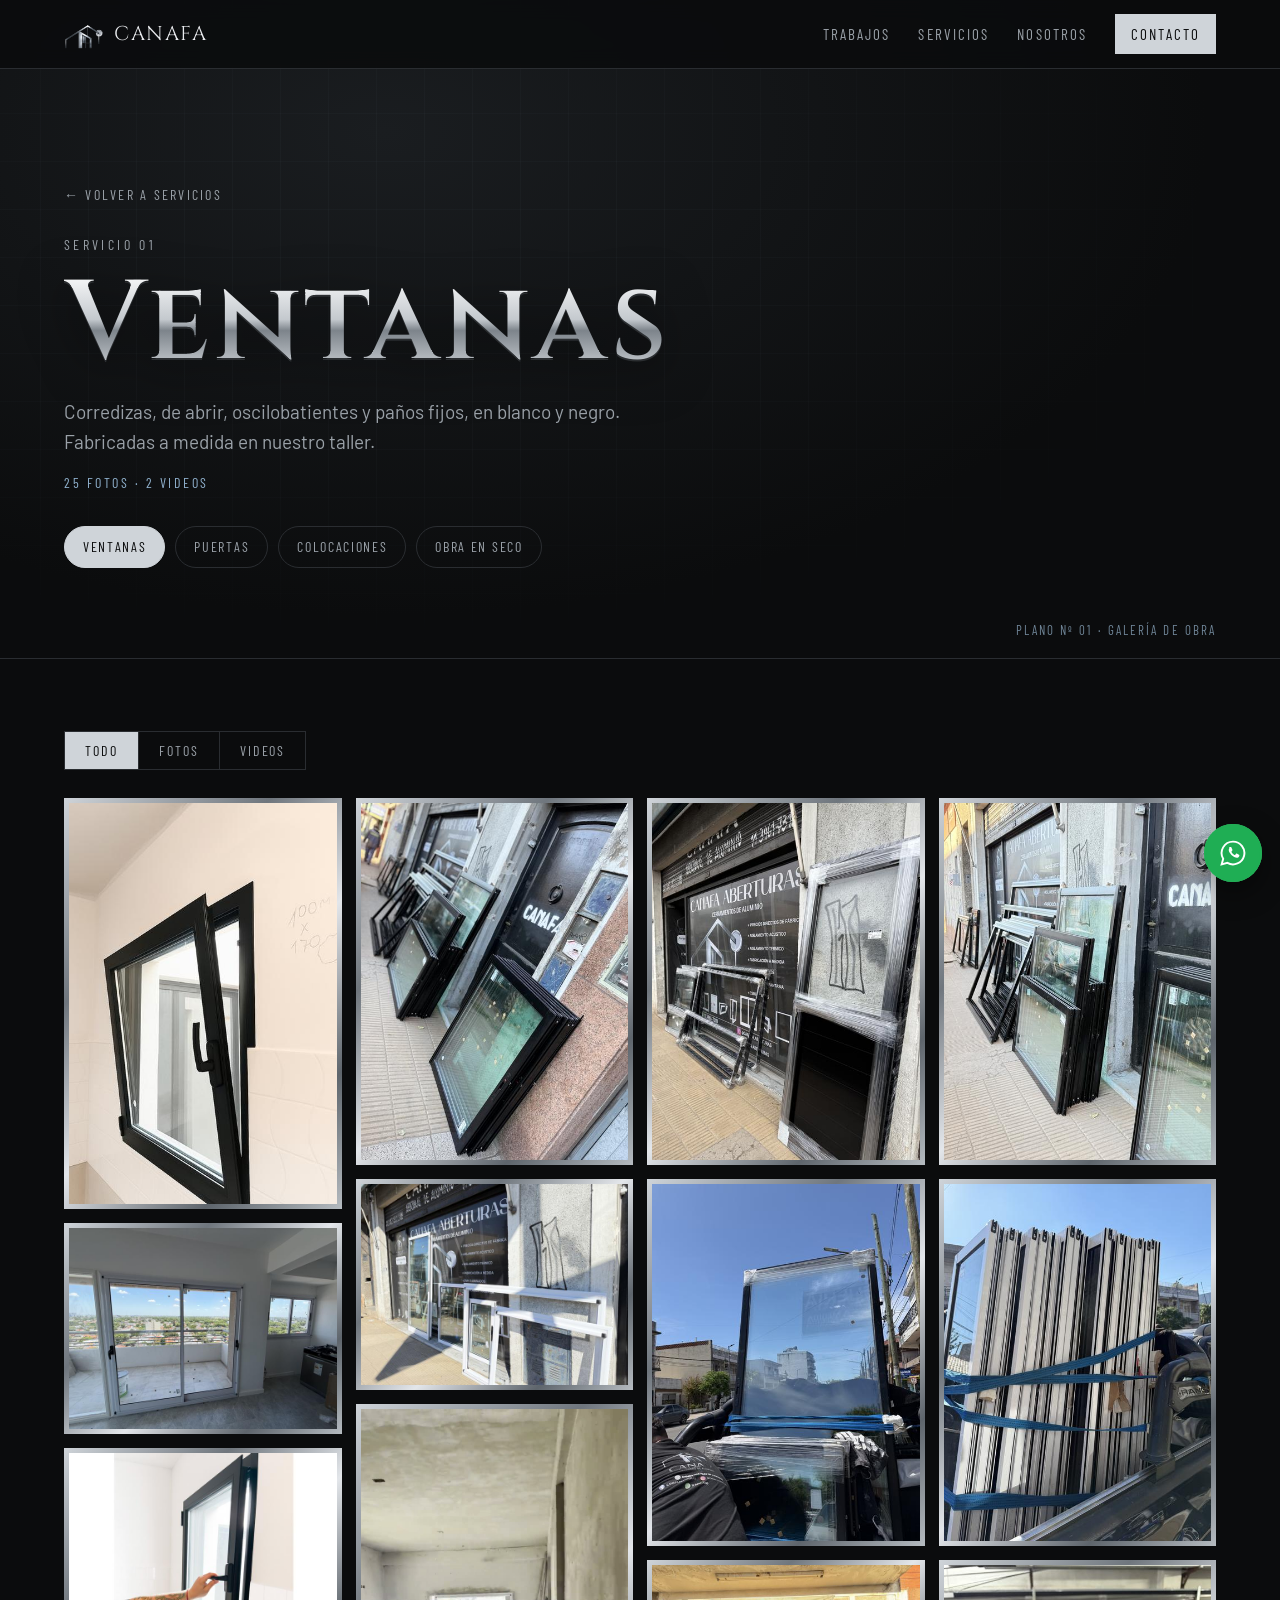
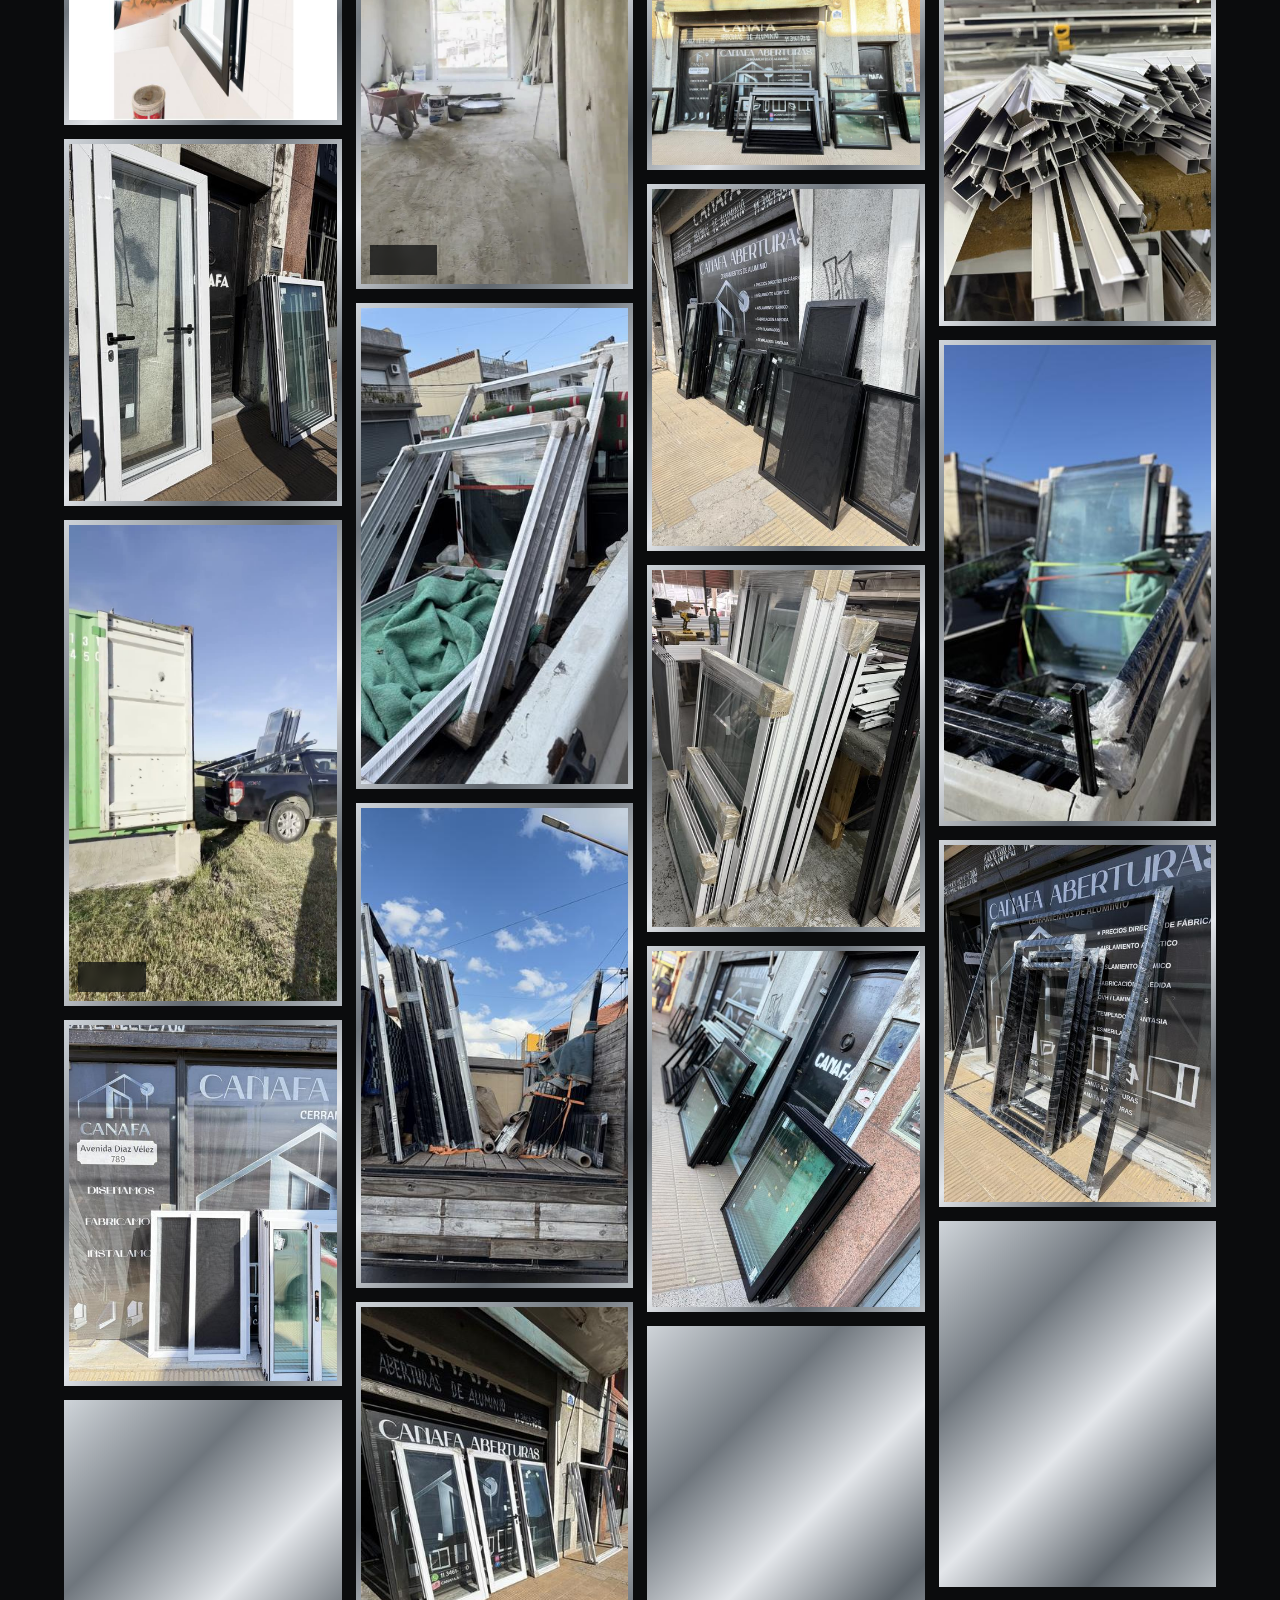
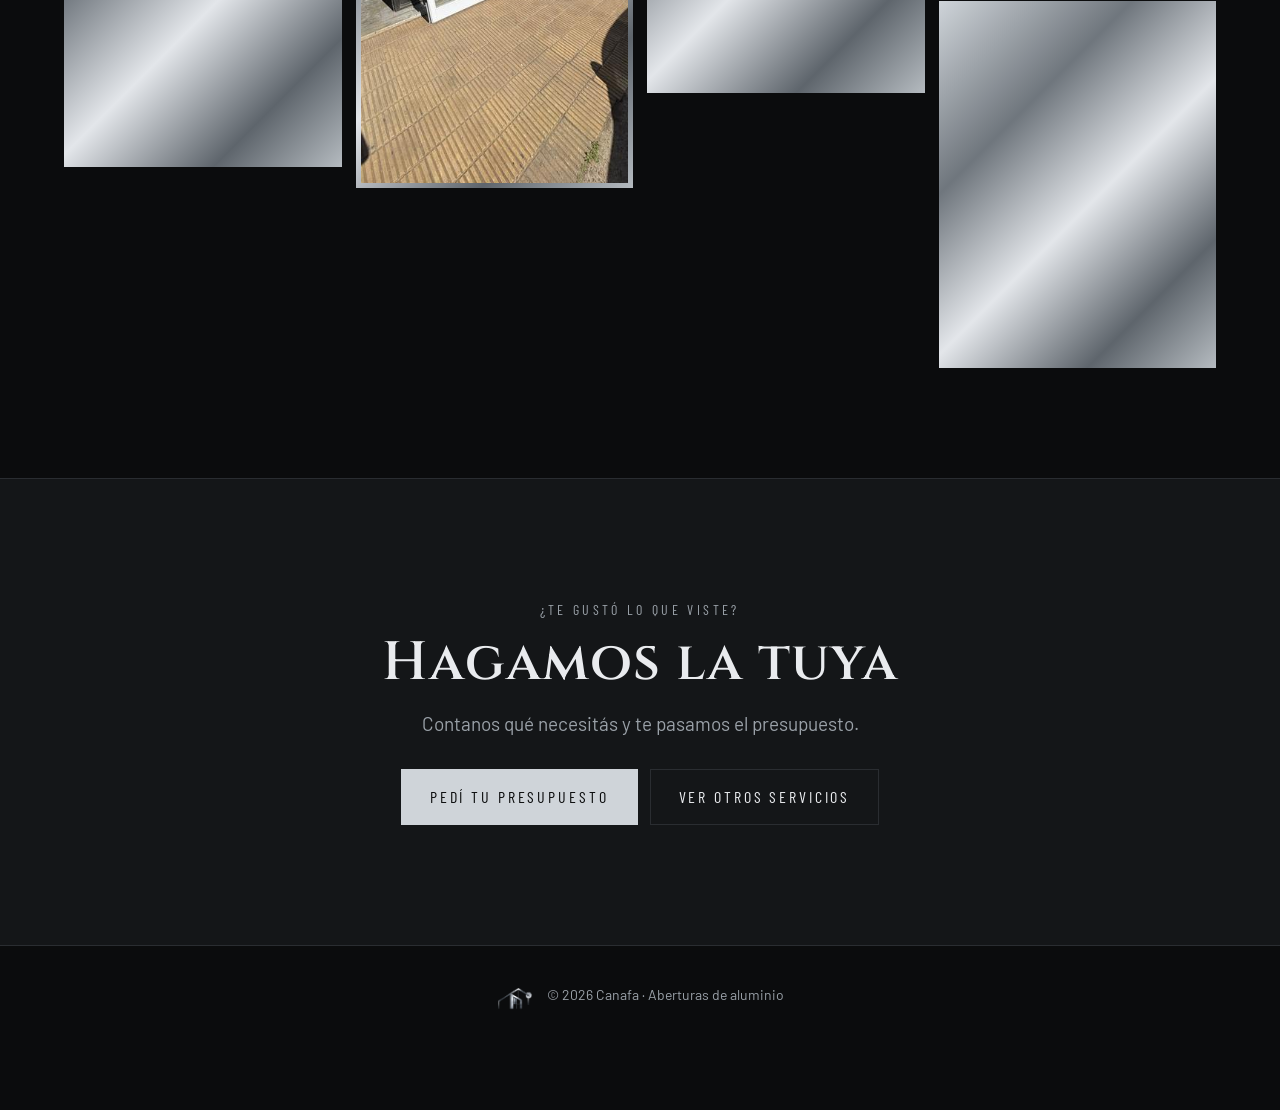
==== servicio.html @ 9bc77a88 "Galería por servicio, fotos reales, WhatsApp flotante y ajustes de UX - Servicios: 4 ventanas (venta" ====
<!doctype html>
<html lang="es">
<head>
  <meta charset="utf-8">
  <meta name="viewport" content="width=device-width, initial-scale=1">
  <meta name="theme-color" content="#0b0c0d">
  <meta name="color-scheme" content="dark">
  <title>Trabajos · Canafa</title>
  <meta name="description" content="Fotos y videos de trabajos de Canafa: ventanas, puertas, colocaciones y obra en seco.">
  <link rel="icon" href="img/logo.png">
  <link rel="preconnect" href="https://fonts.googleapis.com">
  <link rel="preconnect" href="https://fonts.gstatic.com" crossorigin>
  <link href="https://fonts.googleapis.com/css2?family=Barlow+Condensed:wght@400;500;600&family=Barlow:wght@400;500&family=Cinzel:wght@500;600&display=swap" rel="stylesheet">
  <link rel="stylesheet" href="styles.css">
</head>
<body class="page-galeria">
  <a class="skip" href="#galeria">Saltar a la galería</a>

  <header class="nav is-visible is-solid" id="nav">
    <a href="index.html" class="nav__brand" aria-label="Canafa, inicio">
      <img src="img/logo.png" alt="" width="40" height="40">
      <span translate="no">CANAFA</span>
    </a>
    <button class="nav__toggle" aria-label="Abrir menú" aria-expanded="false" aria-controls="menu">
      <span></span><span></span>
    </button>
    <nav id="menu" class="nav__menu">
      <a href="index.html#trabajos">Trabajos</a>
      <a href="index.html#servicios">Servicios</a>
      <a href="index.html#nosotros">Nosotros</a>
      <a href="index.html#contacto" class="nav__cta">Contacto</a>
    </nav>
  </header>

  <main>
    <!-- encabezado con estilo de plano, como la portada -->
    <section class="g-hero">
      <div class="hero__grid g-hero__grid" aria-hidden="true"></div>
      <div class="g-hero__inner">
        <a class="g-back" href="index.html#servicios">← Volver a servicios</a>
        <p class="eyebrow">Servicio <span id="gNum"></span></p>
        <h1 class="g-title" id="gTitle"></h1>
        <p class="lead g-desc" id="gDesc"></p>
        <p class="g-count" id="gCount"></p>
        <nav class="g-tabs" id="gTabs" aria-label="Otros servicios"></nav>
      </div>
      <p class="g-ref" aria-hidden="true">PLANO Nº <span id="gRef"></span> · GALERÍA DE OBRA</p>
    </section>

    <section class="g-body" id="galeria" aria-labelledby="gTitle">
      <div class="g-filter" role="group" aria-label="Mostrar">
        <button type="button" data-filtro="todo" aria-pressed="true">Todo</button>
        <button type="button" data-filtro="foto" aria-pressed="false">Fotos</button>
        <button type="button" data-filtro="video" aria-pressed="false">Videos</button>
      </div>
      <ul class="g-grid" id="gGrid"></ul>
    </section>

    <section class="g-cta">
      <p class="eyebrow">¿Te gustó lo que viste?</p>
      <h2>Hagamos la tuya</h2>
      <p class="lead">Contanos qué necesitás y te pasamos el presupuesto.</p>
      <div class="g-cta__actions">
        <a class="btn" href="index.html#contacto">Pedí tu presupuesto</a>
        <a class="btn btn--ghost" href="index.html#servicios">Ver otros servicios</a>
      </div>
    </section>
  </main>

  <footer class="footer">
    <img src="img/logo.png" alt="" width="36" height="36">
    <p>© <span id="year"></span> Canafa · Aberturas de aluminio</p>
  </footer>

  <!-- visor a pantalla completa -->
  <dialog class="lightbox" id="lightbox" aria-label="Visor de fotos y videos">
    <div class="lightbox__stage" id="lbStage"></div>
    <p class="lightbox__count" id="lbCount" aria-live="polite"></p>
    <button type="button" class="lightbox__btn lightbox__close" id="lbClose" aria-label="Cerrar">×</button>
    <button type="button" class="lightbox__btn lightbox__prev" id="lbPrev" aria-label="Anterior">‹</button>
    <button type="button" class="lightbox__btn lightbox__next" id="lbNext" aria-label="Siguiente">›</button>
  </dialog>

  <!-- botón flotante de WhatsApp, visible en toda la web -->
  <a class="wa-float" href="https://wa.me/5491134617310?text=Hola%20Canafa%2C%20quiero%20hacer%20una%20consulta." target="_blank" rel="noopener" aria-label="Escribinos por WhatsApp">
    <svg viewBox="0 0 32 32" aria-hidden="true"><path class="wa-float__ring" d="M16 3a13 13 0 0 0-11.2 19.6L3 29l6.6-1.7A13 13 0 1 0 16 3z"/><path d="M11.6 9.8c.3-.6.6-.6 1-.6h.8c.3 0 .6.1.8.6l1.1 2.6c.1.3 0 .6-.1.8l-.8 1c-.2.2-.2.5 0 .8.6 1 1.4 1.9 2.4 2.6.9.6 1.4.8 1.8.4l.9-1.1c.2-.3.5-.3.8-.2l2.5 1.2c.3.1.5.3.5.6 0 .9-.4 2-1.4 2.5-1 .5-2.3.6-4.6-.5a12.5 12.5 0 0 1-5.6-5.6c-.9-2-.6-3.4.1-4.3z"/></svg>
    <span class="wa-float__label">Escribinos</span>
  </a>

  <script src="servicios.js"></script>
  <script src="galeria.js"></script>
</body>
</html>
---- styles.css ----
:root {
  color-scheme: dark;
  --bg: #0b0c0d;
  --bg-2: #141618;
  --line: #2a2d31;
  --text: #e9ebee;
  --muted: #9aa1a8;
  --steel: linear-gradient(180deg, #ffffff 0%, #c4c9ce 45%, #7d848b 55%, #dfe3e7 100%);
  --accent: #cfd4d9;
  --serif: "Cinzel", "Trajan Pro", Georgia, serif;
  --cond: "Barlow Condensed", "Arial Narrow", sans-serif;
  --sans: "Barlow", system-ui, sans-serif;
  --gutter: clamp(16px, 5vw, 64px);
}

* { box-sizing: border-box; }
html { scroll-behavior: smooth; }
body {
  margin: 0;
  background: var(--bg);
  color: var(--text);
  font-family: var(--sans);
  font-size: 17px;
  line-height: 1.6;
  -webkit-font-smoothing: antialiased;
}
img { max-width: 100%; display: block; }
a { color: inherit; }
h1, h2, h3 { margin: 0; font-weight: 600; }

/* portada trabada: desde arriba solo se baja entrando por la abertura */
html.is-gated, html.is-gated body { overflow: hidden; overscroll-behavior: none; }

/* salto al contenido, visible solo con teclado */
.skip {
  position: fixed; left: 16px; top: -60px; z-index: 100;
  background: var(--accent); color: var(--bg); padding: 10px 16px; text-decoration: none;
  font-family: var(--cond); text-transform: uppercase; letter-spacing: .14em;
}
.skip:focus-visible { top: 16px; }
.anchor { height: 0; }

/* ---------- NAV ---------- */
.nav {
  position: fixed; inset: 0 0 auto 0; z-index: 50;
  display: flex; align-items: center; justify-content: space-between;
  padding: 14px var(--gutter);
  transition: background .3s, border-color .3s, opacity .4s, transform .4s;
  border-bottom: 1px solid transparent;
  opacity: 0; transform: translateY(-100%); visibility: hidden;
}
.nav.is-visible { opacity: 1; transform: none; visibility: visible; }
.nav.is-solid { background: rgba(11,12,13,.88); backdrop-filter: blur(10px); border-color: var(--line); }
.nav__brand { display: flex; align-items: center; gap: 10px; text-decoration: none; }
.nav__brand span { font-family: var(--serif); font-size: 20px; letter-spacing: .08em; }
.nav__menu { display: flex; gap: 28px; align-items: center; }
.nav__menu a {
  font-family: var(--cond); text-transform: uppercase; letter-spacing: .14em; font-size: 15px;
  text-decoration: none; color: var(--muted); transition: color .2s;
}
.nav__menu a:hover { color: var(--text); }
.nav__menu .nav__cta { color: var(--bg); background: var(--accent); padding: 8px 16px; }
.nav__menu .nav__cta:hover { color: var(--bg); background: #fff; }
.nav__toggle { display: none; background: none; border: 0; width: 40px; height: 40px; cursor: pointer; position: relative; }
.nav__toggle span { position: absolute; left: 9px; right: 9px; height: 2px; background: var(--text); transition: transform .3s; }
.nav__toggle span:first-child { top: 15px; }
.nav__toggle span:last-child { top: 23px; }
.nav__toggle[aria-expanded="true"] span:first-child { transform: translateY(4px) rotate(45deg); }
.nav__toggle[aria-expanded="true"] span:last-child { transform: translateY(-4px) rotate(-45deg); }

@media (max-width: 760px) {
  .nav__toggle { display: block; }
  .nav__menu {
    position: fixed; inset: 68px 0 auto 0; flex-direction: column; gap: 0;
    background: var(--bg); border-bottom: 1px solid var(--line);
    clip-path: inset(0 0 100% 0); visibility: hidden; transition: clip-path .35s, visibility 0s .35s;
  }
  .nav__menu.is-open { clip-path: inset(0); visibility: visible; transition: clip-path .35s; }
  .nav__menu a { width: 100%; padding: 16px var(--gutter); border-top: 1px solid var(--line); }
  .nav__menu .nav__cta { background: none; color: var(--text); }
}

/* ---------- HERO ---------- */
.hero {
  min-height: 100vh; min-height: 100svh;
  display: flex; flex-direction: column; align-items: center; justify-content: center;
  padding: 90px var(--gutter) 40px;
  position: relative; overflow: hidden;
  background: radial-gradient(ellipse at 50% 40%, #1a1d20 0%, var(--bg) 65%);
}
.hero__grid {
  position: absolute; inset: 0; pointer-events: none; opacity: 0;
  background-image:
    linear-gradient(rgba(150,170,190,.07) 1px, transparent 1px),
    linear-gradient(90deg, rgba(150,170,190,.07) 1px, transparent 1px);
  background-size: 48px 48px; background-position: center;
  -webkit-mask-image: radial-gradient(ellipse at 50% 45%, #000 20%, transparent 70%);
  mask-image: radial-gradient(ellipse at 50% 45%, #000 20%, transparent 70%);
}
.hero__stage {
  position: relative; flex: none;
  --logo: max(110px, min(58vh, 80vw, 100svh - 300px));
  width: var(--logo); aspect-ratio: 1;
  margin-bottom: calc(var(--logo) * -.06);
  transform-origin: 59.4% 67.4%; /* hoja superior derecha de la abertura */
}

/* plano técnico */
.plan { position: absolute; inset: 0; width: 100%; height: 100%; overflow: visible; }
.plan path, .plan circle {
  fill: none; stroke: #8fb0cc; stroke-width: 2.5; vector-effect: non-scaling-stroke;
  stroke-dasharray: 1; stroke-dashoffset: 1;
}
.plan__dims { opacity: 0; }
.plan__dims path { stroke: #5d7183; stroke-dasharray: none; }
.plan text { fill: #6f8597; font-family: var(--cond); font-size: 30px; letter-spacing: .15em; text-anchor: middle; }
.plan .plan__ref { text-anchor: start; font-size: 26px; }

/* piezas del logo real: afuera (izq + der con el sol) y el centro (abertura) */
.piece { position: absolute; inset: 0; width: 100%; height: 100%; }
.piece--left  { clip-path: polygon(0 0, 59.17% 0, 59.17% 53.91%, 41.07% 43.86%, 41.07% 100%, 0 100%); }
.piece--right { clip-path: polygon(59.17% 0, 100% 0, 100% 100%, 69.54% 100%, 69.54% 59.65%, 59.17% 53.91%); }
.piece--left, .piece--right {
  -webkit-mask-image: linear-gradient(100deg, #000 42%, transparent 58%);
  mask-image: linear-gradient(100deg, #000 42%, transparent 58%);
  -webkit-mask-size: 300% 100%; mask-size: 300% 100%;
  -webkit-mask-position: 100% 0; mask-position: 100% 0;
}
/* la abertura sale de atrás de la columna, como una hoja corrediza */
.slot { position: absolute; inset: 0; clip-path: polygon(41.07% 43.86%, 69.54% 59.65%, 69.54% 100%, 41.07% 100%); }
.piece--open { clip-path: polygon(41.07% 43.86%, 69.54% 59.65%, 69.54% 100%, 41.07% 100%); transform: translateX(-29%); }

/* reflejo de luz sobre el metal */
.shine {
  position: absolute; inset: 0; overflow: hidden; pointer-events: none;
  -webkit-mask: url(img/logo.png) center / contain no-repeat;
  mask: url(img/logo.png) center / contain no-repeat;
}
.shine::before {
  content: ""; position: absolute; top: -20%; bottom: -20%; left: 0; width: 22%;
  background: linear-gradient(90deg, transparent, rgba(255,255,255,.95), transparent);
  transform: translateX(-150%) skewX(-18deg);
}

/* secuencia */
.is-ready .hero__grid { animation: gridIn 2.2s ease forwards; }
.is-ready .plan path, .is-ready .plan circle { animation: draw .7s cubic-bezier(.6,0,.3,1) forwards; }
.is-ready .plan__lines > :nth-child(n+3) { animation-delay: .1s; }
.is-ready .plan__lines > :nth-child(n+6) { animation-delay: .2s; }
.is-ready .plan__lines circle { animation-delay: .3s; }
.is-ready .plan__dims { animation: fadeIn .3s .4s forwards; }
.is-ready .plan { animation: fadeOut .5s 1.6s forwards; }

.is-ready .piece--left  { animation: wipe .7s .6s cubic-bezier(.5,0,.3,1) forwards; }
.is-ready .piece--right { animation: wipe .7s .75s cubic-bezier(.5,0,.3,1) forwards; }
.is-ready .piece--open  { animation: slide .7s 1.25s cubic-bezier(.75,0,.2,1.08) forwards; }
.is-ready .shine::before { animation: sweep .8s 1.9s cubic-bezier(.4,0,.2,1) forwards; }

@keyframes draw    { to { stroke-dashoffset: 0; } }
@keyframes fadeIn  { to { opacity: 1; } }
@keyframes fadeOut { to { opacity: 0; } }
@keyframes gridIn  { 0% { opacity: 0; } 25% { opacity: 1; } 100% { opacity: .35; } }
@keyframes wipe    { to { -webkit-mask-position: 0 0; mask-position: 0 0; } }
@keyframes slide   { to { transform: none; } }
@keyframes sweep   { to { transform: translateX(560%) skewX(-18deg); } }

/* texto */
.hero__text { text-align: center; position: relative; z-index: 2; transition: opacity .5s, transform .6s; }
.wordmark {
  font-family: var(--serif); font-weight: 600;
  font-size: clamp(40px, min(11vw, 14vh), 132px); line-height: 1; letter-spacing: .06em;
  filter: drop-shadow(0 2px 0 #2b2e31) drop-shadow(0 10px 24px rgba(0,0,0,.6));
}
.wordmark span {
  display: inline-block; opacity: 0; transform: translateY(40%);
  background: var(--steel); -webkit-background-clip: text; background-clip: text; color: transparent;
}
.is-ready .wordmark span { animation: letter .6s calc(2s + var(--i) * .05s) cubic-bezier(.2,.8,.2,1) forwards; }
@keyframes letter { to { opacity: 1; transform: none; } }

.tagline {
  font-family: var(--cond); font-weight: 500; text-transform: uppercase;
  font-size: clamp(17px, 3vw, 30px); letter-spacing: .12em; margin: 6px 0 0;
  background: var(--steel); -webkit-background-clip: text; background-clip: text; color: transparent;
  opacity: 0;
}
.is-ready .tagline { animation: rise .6s 2.35s forwards; }
.is-ready .btn-enter { animation: rise .6s 2.55s forwards; }
@keyframes rise { from { opacity: 0; transform: translateY(12px); } to { opacity: 1; transform: none; } }

.btn-enter {
  margin-top: 32px; opacity: 0; text-decoration: none;
  display: inline-flex; flex-direction: column; align-items: center; gap: 10px;
  color: var(--text);
  font-family: var(--cond); font-size: 18px; letter-spacing: .2em; text-transform: uppercase;
}
.btn-enter span { border-bottom: 1px solid var(--muted); padding-bottom: 4px; transition: border-color .2s; }
.btn-enter:hover span { border-color: var(--text); }
.btn-enter svg { width: 22px; height: 22px; fill: none; stroke: currentColor; stroke-width: 1.5; animation: bob 1.8s ease-in-out infinite; }
@keyframes bob { 50% { transform: translateY(6px); } }

@media (max-height: 520px) {
  .hero { padding-top: 64px; padding-bottom: 12px; }
  .tagline { font-size: 16px; }
  .btn-enter { margin-top: 12px; gap: 4px; }
}

/* entrar por la abertura (animación de una sola vez, no atada al scroll) */
.hero.is-entering .hero__stage {
  will-change: transform;
  transform: scale(42);
  transition: transform 1.1s cubic-bezier(.7,0,.25,1);
}
.hero.is-entering .hero__text { opacity: 0; transform: translateY(40px); }
.hero.is-entering .hero__grid { opacity: 0; transition: opacity .5s; }
.curtain { position: absolute; inset: 0; z-index: 5; background: var(--bg); opacity: 0; pointer-events: none; transition: opacity .45s; }
.curtain.is-on { opacity: 1; }

.visually-hidden { position: absolute; width: 1px; height: 1px; overflow: hidden; clip: rect(0 0 0 0); white-space: nowrap; }

/* ---------- SECCIONES ---------- */
.section { padding: clamp(80px, 12vw, 140px) var(--gutter); }
.section__head { max-width: 680px; margin-bottom: 56px; }
.eyebrow {
  font-family: var(--cond); text-transform: uppercase; letter-spacing: .24em; font-size: 14px;
  color: var(--muted); margin: 0 0 12px;
}
h2 { font-family: var(--serif); font-size: clamp(32px, 5vw, 54px); line-height: 1.1; letter-spacing: .02em; }
.lead { color: var(--muted); font-size: 19px; margin: 16px 0 0; }
.reveal { opacity: 0; transform: translateY(24px); transition: opacity .8s, transform .8s; }
.reveal.is-in { opacity: 1; transform: none; }

/* ---------- ANTES / DESPUÉS ---------- */
.works__grid { display: grid; gap: clamp(28px, 4vw, 56px); grid-template-columns: repeat(2, 1fr); max-width: 1100px; margin: 0 auto; }
@media (max-width: 680px) { .works__grid { grid-template-columns: 1fr; } }
.work { margin: 0; }
.ba {
  position: relative; aspect-ratio: 3 / 4; overflow: hidden; background: var(--bg-2);
  user-select: none; touch-action: pan-y; cursor: ew-resize;
}
.ba img { position: absolute; inset: 0; width: 100%; height: 100%; object-fit: cover; pointer-events: none; }
.ba__before { clip-path: inset(0 calc(100% - var(--pos)) 0 0); }
.ba__handle {
  position: absolute; top: 0; bottom: 0; left: var(--pos); width: 2px; margin-left: -1px;
  background: #fff; box-shadow: 0 0 12px rgba(0,0,0,.5); pointer-events: none;
}
.ba__handle span {
  position: absolute; top: 50%; left: 50%; width: 52px; height: 52px; transform: translate(-50%, -50%);
  border-radius: 50%; background: rgba(11,12,13,.75); border: 2px solid #fff; backdrop-filter: blur(4px);
}
.ba__handle span::before, .ba__handle span::after {
  content: ""; position: absolute; top: 50%; width: 8px; height: 8px; border: solid #fff; border-width: 2px 2px 0 0;
}
.ba__handle span::before { left: 11px; transform: translateY(-50%) rotate(-135deg); }
.ba__handle span::after { right: 11px; transform: translateY(-50%) rotate(45deg); }
.ba__range { position: absolute; inset: 0; width: 100%; height: 100%; opacity: 0; margin: 0; pointer-events: none; }
.ba:has(.ba__range:focus-visible) .ba__handle span { outline: 2px solid #fff; outline-offset: 3px; }
.ba__tag {
  position: absolute; top: 16px; z-index: 2; pointer-events: none;
  font-family: var(--cond); text-transform: uppercase; letter-spacing: .2em; font-size: 13px;
  padding: 5px 12px; background: rgba(11,12,13,.7); color: #fff;
}
.ba__tag--before { left: 16px; }
.ba__tag--after { right: 16px; }
.work figcaption { padding-top: 18px; }
.work h3 { font-family: var(--cond); font-weight: 500; text-transform: uppercase; letter-spacing: .1em; font-size: 22px; }
.work p { color: var(--muted); margin: 4px 0 0; }

/* ---------- SECCIONES APILADAS ---------- */
/* cada sección se queda fija y la siguiente sube por encima, como una hoja que se cierra */
.stack {
  position: sticky; top: var(--stick, 0px);
  background: var(--bg);
  border-radius: 28px 28px 0 0;
  border-top: 1px solid #30353a;
  box-shadow: 0 -30px 60px rgba(0,0,0,.55);
}
.footer { position: relative; background: var(--bg); }

/* ---------- SERVICIOS: ventanas que se abren ---------- */
.services { background: var(--bg-2); }
.sashes {
  list-style: none; margin: 0 auto; padding: 0; max-width: 1040px;
  display: grid; grid-template-columns: repeat(2, 1fr); gap: clamp(18px, 2.5vw, 32px);
}
@media (max-width: 560px) { .sashes { grid-template-columns: 1fr; } }

.sash {
  position: relative; aspect-ratio: 5 / 4; perspective: 2800px;
  /* marco de aluminio */
  background: linear-gradient(135deg, #e3e6e9 0%, #7f868d 28%, #eef0f2 52%, #686f76 78%, #c7ccd1 100%);
  padding: 12px; border-radius: 3px;
  box-shadow: 0 20px 40px rgba(0,0,0,.45), inset 0 0 0 1px rgba(255,255,255,.4);
}
@media (max-width: 560px) {
  .sash { aspect-ratio: 4 / 3.6; }
  .sash__info h3 { font-size: 22px; }
  .sash__info p { font-size: 15px; }
}
.sash__back, .sash__leaf { position: absolute; inset: 12px; }

/* detrás de la hoja: las fotos del servicio pasan en loop */
.sash__back {
  background: radial-gradient(ellipse at 70% 30%, #1d2226, #0d0f11 70%);
  overflow: hidden; cursor: pointer;
}
.sash__media, .sash__media img { position: absolute; inset: 0; width: 100%; height: 100%; }
.sash__media img {
  object-fit: cover; opacity: 0; transform: scale(1.08);
  transition: opacity 1.1s ease, transform 4.5s linear;
}
.sash__media img.is-active { opacity: 1; transform: scale(1); }
.sash__media::after {
  content: ""; position: absolute; inset: 0;
  background: linear-gradient(to top, rgba(8,9,10,.94) 12%, rgba(8,9,10,.5) 50%, rgba(8,9,10,.05) 85%);
}
.sash__info {
  position: absolute; left: 0; right: 0; bottom: 0;
  padding: clamp(16px, 2vw, 26px) clamp(16px, 2vw, 26px) clamp(16px, 2vw, 26px) calc(12% + 14px);
  display: flex; flex-direction: column; gap: 10px;
}
.sash__info > *, .sash__close { opacity: 0; transform: translateX(16px); transition: opacity .4s, transform .5s; }
.sash.is-open .sash__info > *, .sash.is-open .sash__close { opacity: 1; transform: none; transition-delay: .25s; }
.sash.is-open .sash__info > :nth-child(2) { transition-delay: .32s; }
.sash.is-open .sash__info > :nth-child(3) { transition-delay: .39s; }
.sash__info h3 { font-family: var(--cond); font-weight: 500; text-transform: uppercase; letter-spacing: .08em; font-size: 26px; line-height: 1.1; }
.sash__info p { color: #c4cad0; margin: 0; font-size: 16px; max-width: 34ch; }
.sash__actions { display: flex; flex-wrap: wrap; align-items: center; gap: 10px 20px; margin-top: 4px; }
.sash__more {
  font-family: var(--cond); text-transform: uppercase; letter-spacing: .14em; font-size: 15px; text-decoration: none;
  background: var(--accent); color: var(--bg); padding: 9px 16px; transition: background-color .2s;
}
.sash__more:hover { background: #fff; }
.sash__cta { font-family: var(--cond); text-transform: uppercase; letter-spacing: .14em; font-size: 15px; text-decoration: none; color: var(--text); border-bottom: 1px solid var(--muted); padding-bottom: 2px; }
.sash__cta:hover { border-color: #fff; }
.sash__close {
  position: absolute; top: 10px; right: 10px; width: 36px; height: 36px; border-radius: 50%; cursor: pointer;
  background: rgba(11,12,13,.65); border: 1px solid rgba(255,255,255,.3); color: #fff; font-size: 22px; line-height: 1;
}
.sash__close:hover { background: rgba(11,12,13,.9); }

/* la hoja: vidrio con perfil de aluminio, gira sobre la bisagra izquierda */
.sash__leaf {
  z-index: 2; cursor: pointer; border: 0; padding: 0; color: var(--text); text-align: left;
  transform-origin: left center;
  transition: transform 1s cubic-bezier(.2,.8,.2,1), box-shadow 1s;
  background:
    linear-gradient(115deg, transparent 30%, rgba(255,255,255,.12) 38%, transparent 46%, transparent 60%, rgba(255,255,255,.06) 64%, transparent 70%),
    linear-gradient(165deg, rgba(150,180,205,.30), rgba(40,55,70,.55) 55%, rgba(16,20,25,.85));
  box-shadow: inset 0 0 0 8px #a7aeb5, inset 0 0 0 9px #4c5258, inset 0 0 0 10px rgba(255,255,255,.25);
  display: grid; grid-template-rows: auto 1fr auto; padding: 20px 24px;
}
.sash__num { font-family: var(--serif); font-size: 15px; color: #c9d3dc; }
.sash__icon { width: auto; height: 62%; justify-self: center; align-self: center; fill: none; stroke: #dfe5ea; stroke-width: 1.6; stroke-linejoin: round; opacity: .9; }
.sash__title { font-family: var(--cond); font-weight: 500; text-transform: uppercase; letter-spacing: .12em; font-size: clamp(20px, 2vw, 26px); }
.sash__handle {
  position: absolute; right: 16px; top: 50%; width: 7px; height: 52px; margin-top: -26px; border-radius: 4px;
  background: linear-gradient(90deg, #6d747b, #f1f3f5 45%, #8a9198);
  box-shadow: 0 2px 6px rgba(0,0,0,.5);
}
.sash__handle::after {
  content: ""; position: absolute; inset: -9px -8px; border-radius: 10px;
  border: 1.5px solid rgba(255,255,255,.75);
  animation: ring 2s ease-out infinite;
}
@keyframes ring { 0% { transform: scale(.7); opacity: 0; } 30% { opacity: 1; } 100% { transform: scale(1.5); opacity: 0; } }
.sash__open {
  position: absolute; right: 22px; bottom: 18px;
  font-family: var(--cond); text-transform: uppercase; letter-spacing: .2em; font-size: 13px;
  padding: 6px 12px 6px 14px; border-radius: 999px;
  background: rgba(11,12,13,.55); border: 1px solid rgba(255,255,255,.35); color: #fff;
  backdrop-filter: blur(4px);
  animation: nudge 2s ease-in-out infinite;
}
.sash__open::after { content: " →"; }
@keyframes nudge { 0%, 100% { transform: none; } 50% { transform: translateX(5px); } }
.sash.is-open .sash__open, .sash.is-open .sash__handle::after { display: none; }
.lead__hint { color: var(--text); font-weight: 500; }
.sash__leaf:focus-visible { outline: 2px solid #fff; outline-offset: 4px; }
@media (hover: hover) {
  .sash:not(.is-open):hover .sash__leaf { transform: rotateY(-16deg); box-shadow: inset 0 0 0 8px #a7aeb5, inset 0 0 0 9px #4c5258, 20px 0 30px rgba(0,0,0,.35); }
}
.sash.is-peek .sash__leaf { transform: rotateY(-32deg); }
.sash.is-open { z-index: 3; }
.sash.is-open .sash__leaf { transform: rotateY(-80deg); box-shadow: inset 0 0 0 8px #a7aeb5, inset 0 0 0 9px #4c5258, 30px 0 50px rgba(0,0,0,.5); }

/* ---------- NOSOTROS ---------- */
.about { display: grid; grid-template-columns: 1fr 1.2fr; gap: clamp(40px, 7vw, 100px); align-items: center; }
@media (max-width: 820px) { .about { grid-template-columns: 1fr; } }
.about__photo { margin: 0; }
.frame {
  aspect-ratio: 4 / 5; padding: 14px; position: relative;
  background: linear-gradient(135deg, #e3e6e9 0%, #7f868d 28%, #eef0f2 52%, #686f76 78%, #c7ccd1 100%);
  box-shadow: 0 30px 60px rgba(0,0,0,.55);
}
.frame img { width: 100%; height: 100%; object-fit: cover; box-shadow: inset 0 0 0 1px #000; }
.frame::after {
  content: ""; position: absolute; inset: 14px; pointer-events: none;
  background: linear-gradient(115deg, transparent 35%, rgba(255,255,255,.10) 42%, transparent 50%);
}
.about__photo figcaption { margin-top: 14px; font-family: var(--cond); text-transform: uppercase; letter-spacing: .2em; font-size: 13px; color: var(--muted); }
.about__text > p:not(.eyebrow) { color: var(--muted); max-width: 560px; }
.about__text h2 { margin-bottom: 20px; }
.stats { display: flex; flex-wrap: wrap; gap: clamp(24px, 4vw, 48px); margin: 40px 0 0; }
.stats dt {
  font-family: var(--serif); font-size: clamp(40px, 5vw, 60px); line-height: 1; font-variant-numeric: tabular-nums;
  background: var(--steel); -webkit-background-clip: text; background-clip: text; color: transparent;
}
.stats dd { margin: 8px 0 0; font-family: var(--cond); text-transform: uppercase; letter-spacing: .14em; font-size: 14px; color: var(--muted); }

/* ---------- CONTACTO: configurador ---------- */
.btn {
  cursor: pointer;
  font-family: var(--cond); text-transform: uppercase; letter-spacing: .18em; font-size: 16px;
  background: var(--accent); color: var(--bg); border: 1px solid var(--accent); padding: 14px 28px; transition: background .2s, color .2s;
}
.btn:hover { background: #fff; }
.btn--ghost { background: transparent; color: var(--text); border-color: var(--line); }
.btn--ghost:hover { background: transparent; border-color: var(--text); }

.config { border: 1px solid var(--line); background: #101214; }
.config__progress { list-style: none; margin: 0; padding: 0; display: flex; border-bottom: 1px solid var(--line); }
.config__progress li {
  flex: 1; padding: 16px clamp(10px, 2vw, 22px); display: flex; align-items: center; gap: 10px;
  font-family: var(--cond); text-transform: uppercase; letter-spacing: .14em; font-size: 14px; color: #858c93;
  border-bottom: 2px solid transparent; margin-bottom: -1px; transition: color .3s, border-color .3s;
}
.config__progress span { width: 26px; height: 26px; border-radius: 50%; border: 1px solid currentColor; display: grid; place-items: center; font-size: 13px; letter-spacing: 0; flex: none; }
.config__progress li.is-active { color: var(--text); border-color: var(--accent); }
.config__progress li.is-done { color: var(--muted); border-color: #4a5056; }
@media (max-width: 640px) { .config__progress li { font-size: 0; justify-content: center; } .config__progress span { font-size: 13px; } }

.config__body { display: grid; grid-template-columns: 1.1fr 1fr; }
@media (max-width: 860px) { .config__body { grid-template-columns: 1fr; } .config__preview { order: -1; border-left: 0; border-bottom: 1px solid var(--line); min-height: 280px; } }
.config__fields { padding: clamp(24px, 4vw, 48px); display: flex; flex-direction: column; min-height: 540px; }
@media (max-width: 860px) { .config__fields { min-height: 0; } }
.step { border: 0; padding: 0; margin: 0; min-width: 0; display: none; }
.step.is-active { display: block; animation: stepIn .5s cubic-bezier(.2,.8,.2,1); }
@keyframes stepIn { from { opacity: 0; transform: translateX(24px); } }
.step legend { font-family: var(--serif); font-size: clamp(22px, 2.6vw, 30px); line-height: 1.2; padding: 0; margin-bottom: 28px; }
.sub { font-family: var(--cond); text-transform: uppercase; letter-spacing: .18em; font-size: 13px; color: var(--muted); margin: 22px 0 12px; }
.sub:first-of-type { margin-top: 0; }
.hint { color: var(--muted); font-size: 15px; margin: 24px 0 0; }

.config input[type="radio"], .config input[type="checkbox"] { position: absolute; opacity: 0; width: 1px; height: 1px; }

.types { display: grid; grid-template-columns: repeat(3, 1fr); gap: 12px; }
@media (max-width: 480px) { .types { grid-template-columns: repeat(2, 1fr); } }
.type span {
  display: grid; justify-items: center; gap: 12px; padding: 22px 8px 18px; cursor: pointer;
  border: 1px solid var(--line); color: var(--muted); transition: border-color .2s, color .2s, background .2s, transform .2s;
  font-family: var(--cond); text-transform: uppercase; letter-spacing: .12em; font-size: 14px;
}
.type svg { width: 44px; height: 44px; fill: none; stroke: currentColor; stroke-width: 2; stroke-linejoin: round; }
.type span:hover { border-color: #4a5056; color: var(--text); }
.type input:checked + span { border-color: var(--accent); color: #fff; background: #1a1d20; box-shadow: inset 0 0 0 1px var(--accent); }
.config input:focus-visible + span { outline: 2px solid #fff; outline-offset: 3px; }

.range { display: grid; gap: 14px; margin-bottom: 30px; font-family: var(--cond); text-transform: uppercase; letter-spacing: .16em; font-size: 14px; color: var(--muted); grid-template-columns: 1fr auto; }
.range output { font-family: var(--serif); font-size: 26px; color: var(--text); letter-spacing: .02em; text-transform: none; }
.range input { grid-column: 1 / -1; }
.config input[type="range"] { -webkit-appearance: none; appearance: none; width: 100%; height: 2px; background: var(--line); outline: none; margin: 8px 0; }
.config input[type="range"]::-webkit-slider-thumb { -webkit-appearance: none; width: 22px; height: 22px; border-radius: 50%; cursor: grab; background: linear-gradient(135deg, #fff, #8d949b); border: 2px solid #0b0c0d; box-shadow: 0 0 0 1px #8d949b; }
.config input[type="range"]::-moz-range-thumb { width: 22px; height: 22px; border-radius: 50%; cursor: grab; background: linear-gradient(135deg, #fff, #8d949b); border: 2px solid #0b0c0d; }
.config input[type="range"]:focus-visible::-webkit-slider-thumb { box-shadow: 0 0 0 3px #fff; }
.config input[type="range"]:focus-visible::-moz-range-thumb { box-shadow: 0 0 0 3px #fff; }

.qty { display: flex; align-items: center; justify-content: space-between; font-family: var(--cond); text-transform: uppercase; letter-spacing: .16em; font-size: 14px; color: var(--muted); }
.qty__ctrl { display: inline-flex; border: 1px solid var(--line); }
.qty__ctrl button { width: 42px; background: none; border: 0; color: var(--text); font-size: 20px; cursor: pointer; }
.qty__ctrl button:hover { background: #1a1d20; }
.qty__ctrl input { width: 56px; text-align: center; background: none; border: 0; border-left: 1px solid var(--line); border-right: 1px solid var(--line); color: var(--text); font: 20px var(--serif); padding: 8px 0; -moz-appearance: textfield; }
.qty__ctrl input::-webkit-inner-spin-button { -webkit-appearance: none; }

.swatches { display: flex; flex-wrap: wrap; gap: 18px; }
.swatches label { display: grid; justify-items: center; gap: 8px; cursor: pointer; font-family: var(--cond); text-transform: uppercase; letter-spacing: .1em; font-size: 13px; color: var(--muted); }
.swatches span { width: 44px; height: 44px; border-radius: 50%; background: var(--c); box-shadow: inset 0 0 0 1px rgba(255,255,255,.25), 0 4px 10px rgba(0,0,0,.4); transition: transform .2s; }
.swatches input:checked + span { outline: 2px solid var(--accent); outline-offset: 4px; transform: scale(1.06); }
.swatches label:has(input:checked) { color: var(--text); }

.pills { display: flex; flex-wrap: wrap; gap: 10px; }
.pills span { display: inline-block; cursor: pointer; padding: 9px 18px; border: 1px solid var(--line); border-radius: 999px; font-family: var(--cond); text-transform: uppercase; letter-spacing: .12em; font-size: 14px; color: var(--muted); transition: background-color .2s, border-color .2s, color .2s; }
.pills span:hover { border-color: #4a5056; color: var(--text); }
.pills input:checked + span { background: var(--accent); border-color: var(--accent); color: var(--bg); }

.field { display: grid; gap: 6px; margin-bottom: 20px; font-family: var(--cond); text-transform: uppercase; letter-spacing: .14em; font-size: 14px; color: var(--muted); }
.field input, .field textarea {
  font: 17px var(--sans); letter-spacing: 0; text-transform: none;
  color: var(--text); background: transparent; border: 0; border-bottom: 1px solid var(--line);
  padding: 10px 0; outline: none; transition: border-color .2s; resize: vertical;
}
.field input:focus, .field textarea:focus { border-color: var(--text); }
.field.is-invalid input { border-color: #d27d7d; }

.config__nav { margin-top: auto; padding-top: 32px; display: flex; gap: 12px; }
.config__nav #next, .config__nav #send { margin-left: auto; }
@media (max-width: 560px) {
  .config__nav .btn { flex: 1; padding: 14px 10px; letter-spacing: .12em; font-size: 15px; white-space: nowrap; }
}
.step legend:focus { outline: none; }
.config__ok:empty { display: none; }
.config__ok {
  margin: 16px 0 0; padding: 16px 18px; border: 1px solid #3e5a46; background: #121b15; color: #cfe6d5; outline: none;
}
.config__ok a { color: #fff; }
.config__error { color: #e3a3a3; font-size: 15px; min-height: 1.4em; margin: 12px 0 0; }

/* plano en vivo */
.config__preview {
  position: relative; border-left: 1px solid var(--line);
  display: grid; place-items: center; padding: 28px 28px 52px;
  background-color: #0c1218;
  background-image:
    linear-gradient(rgba(143,176,204,.08) 1px, transparent 1px),
    linear-gradient(90deg, rgba(143,176,204,.08) 1px, transparent 1px);
  background-size: 24px 24px; background-position: center;
}
.config__preview svg { width: 100%; max-width: 460px; overflow: visible; }
.config__ref { position: absolute; left: 20px; right: 20px; bottom: 14px; margin: 0; font-family: var(--cond); text-transform: uppercase; letter-spacing: .16em; font-size: 13px; color: #7f95a7; }
.pv-dim { stroke: #5d7183; stroke-width: 1.2; fill: none; }
.pv-txt { fill: #8fb0cc; font-family: var(--cond); font-size: 15px; letter-spacing: .1em; text-anchor: middle; }
.pv-glass { fill: rgba(143,176,204,.16); stroke: rgba(143,176,204,.35); stroke-width: 1; }
.pv-arrow { stroke: #8fb0cc; stroke-width: 1.5; fill: none; }

.contact__info { list-style: none; margin: 40px 0 0; padding: 0; display: grid; grid-template-columns: repeat(auto-fit, minmax(200px, 1fr)); gap: 0 32px; }
.contact__info li { padding: 18px 0; border-bottom: 1px solid var(--line); }
.contact__info span { display: block; font-family: var(--cond); text-transform: uppercase; letter-spacing: .2em; font-size: 13px; color: var(--muted); }
.contact__info a { text-decoration: none; border-bottom: 1px solid var(--line); }
.contact__info a:hover { border-color: var(--text); }

/* ---------- FOOTER ---------- */
.footer {
  display: flex; align-items: center; gap: 14px; justify-content: center;
  padding: 32px var(--gutter); border-top: 1px solid var(--line); color: var(--muted); font-size: 14px;
}
.footer p { margin: 0; }

/* ---------- GALERÍA DE UN SERVICIO (servicio.html) ---------- */
.g-hero {
  position: relative; overflow: hidden;
  padding: clamp(120px, 16vw, 180px) var(--gutter) clamp(56px, 8vw, 90px);
  background: radial-gradient(ellipse at 30% 20%, #1a1d20 0%, var(--bg) 65%);
  border-bottom: 1px solid var(--line);
}
.g-hero__grid { opacity: .5; -webkit-mask-image: radial-gradient(ellipse at 30% 40%, #000 25%, transparent 75%); mask-image: radial-gradient(ellipse at 30% 40%, #000 25%, transparent 75%); }
.g-hero__inner { position: relative; max-width: 760px; }
.g-back {
  display: inline-block; margin-bottom: 28px; text-decoration: none; color: var(--muted);
  font-family: var(--cond); text-transform: uppercase; letter-spacing: .16em; font-size: 14px;
}
.g-back:hover { color: var(--text); }
.g-title {
  font-family: var(--serif); font-weight: 600; line-height: 1; letter-spacing: .03em;
  font-size: clamp(48px, 9vw, 112px);
  background: var(--steel); -webkit-background-clip: text; background-clip: text; color: transparent;
  filter: drop-shadow(0 2px 0 #2b2e31) drop-shadow(0 10px 24px rgba(0,0,0,.6));
  animation: rise .8s cubic-bezier(.2,.8,.2,1) both;
}
.g-desc { max-width: 52ch; }
.g-count { margin: 14px 0 0; font-family: var(--cond); text-transform: uppercase; letter-spacing: .18em; font-size: 14px; color: #8fb0cc; }
.g-tabs { display: flex; flex-wrap: wrap; gap: 10px; margin-top: 32px; }
.g-tabs a {
  padding: 9px 18px; border: 1px solid var(--line); border-radius: 999px; text-decoration: none; color: var(--muted);
  font-family: var(--cond); text-transform: uppercase; letter-spacing: .12em; font-size: 14px;
  transition: background-color .2s, border-color .2s, color .2s;
}
.g-tabs a:hover { border-color: #4a5056; color: var(--text); }
.g-tabs a[aria-current="page"] { background: var(--accent); border-color: var(--accent); color: var(--bg); }
.g-ref { position: absolute; right: var(--gutter); bottom: 18px; margin: 0; font-family: var(--cond); letter-spacing: .16em; font-size: 13px; color: #6f8597; }
@media (max-width: 640px) { .g-ref { display: none; } }

.g-body { padding: clamp(40px, 6vw, 72px) var(--gutter) clamp(64px, 9vw, 110px); }
.g-filter { display: flex; gap: 0; margin-bottom: 28px; border: 1px solid var(--line); width: max-content; }
.g-filter[hidden] { display: none; }
.g-filter button {
  background: none; border: 0; color: var(--muted); cursor: pointer; padding: 10px 20px;
  font-family: var(--cond); text-transform: uppercase; letter-spacing: .14em; font-size: 14px;
  transition: background-color .2s, color .2s;
}
.g-filter button + button { border-left: 1px solid var(--line); }
.g-filter button:hover { color: var(--text); }
.g-filter button[aria-pressed="true"] { background: var(--accent); color: var(--bg); }

/* grilla tipo mosaico: cada foto con un perfil fino de aluminio */
.g-grid { list-style: none; margin: 0; padding: 0; columns: 4 260px; column-gap: 14px; }
@media (max-width: 600px) { .g-grid { columns: 2; column-gap: 8px; } }
.g-item { break-inside: avoid; margin-bottom: 14px; opacity: 0; transform: translateY(24px); transition: opacity .7s, transform .7s; transition-delay: calc(var(--i) * 60ms); }
@media (max-width: 600px) { .g-item { margin-bottom: 8px; } }
.g-item.is-in { opacity: 1; transform: none; }
.g-item[hidden] { display: none; }
.g-item button {
  display: block; width: 100%; padding: 5px; border: 0; cursor: zoom-in; position: relative;
  background: linear-gradient(135deg, #cfd4d9 0%, #6f767d 30%, #e3e6ea 55%, #5e656c 80%, #b5bbc0 100%);
}
.g-item img { width: 100%; height: auto; transition: filter .3s; }
.g-item button:hover img { filter: brightness(1.12); }
.g-item button:focus-visible { outline: 2px solid #fff; outline-offset: 3px; }
.g-play {
  position: absolute; left: 14px; bottom: 14px; display: inline-flex; align-items: center; gap: 6px;
  padding: 6px 12px 6px 8px; border-radius: 999px; background: rgba(11,12,13,.72); color: #fff; backdrop-filter: blur(4px);
  font-family: var(--cond); letter-spacing: .1em; font-size: 14px;
}
.g-play svg { width: 18px; height: 18px; fill: currentColor; }

.g-cta { text-align: center; padding: clamp(70px, 10vw, 120px) var(--gutter); border-top: 1px solid var(--line); background: var(--bg-2); }
.g-cta .lead { margin-bottom: 30px; }
.g-cta__actions { display: flex; flex-wrap: wrap; gap: 12px; justify-content: center; }
.g-cta .btn { text-decoration: none; display: inline-block; }

/* visor */
.lightbox {
  width: 100vw; height: 100vh; height: 100dvh; max-width: none; max-height: none; margin: 0; padding: 0; border: 0;
  background: rgba(6,7,8,.96); color: var(--text);
}
.lightbox::backdrop { background: rgba(0,0,0,.6); }
.lightbox[open] { animation: lbIn .25s ease; }
@keyframes lbIn { from { opacity: 0; } }
.lightbox__stage { position: absolute; inset: 56px 64px; display: flex; align-items: center; justify-content: center; }
.lightbox__stage img, .lightbox__stage video { display: block; width: auto; height: auto; max-width: 100%; max-height: 100%; object-fit: contain; box-shadow: 0 20px 60px rgba(0,0,0,.6); }
@media (max-width: 640px) { .lightbox__stage { inset: 56px 0 64px; } }
.lightbox__count { position: absolute; left: 0; right: 0; bottom: 16px; margin: 0; text-align: center; font-family: var(--cond); letter-spacing: .2em; font-size: 14px; color: var(--muted); }
.lightbox__btn {
  position: absolute; width: 48px; height: 48px; border-radius: 50%; cursor: pointer;
  background: rgba(30,33,36,.8); border: 1px solid rgba(255,255,255,.25); color: #fff; font-size: 28px; line-height: 1;
  transition: background-color .2s;
}
.lightbox__btn:hover { background: rgba(60,64,68,.9); }
.lightbox__close { top: 12px; right: 12px; }
.lightbox__prev { left: 12px; top: 50%; margin-top: -24px; }
.lightbox__next { right: 12px; top: 50%; margin-top: -24px; }
@media (max-width: 640px) { .lightbox__prev, .lightbox__next { top: auto; bottom: 6px; margin-top: 0; } .lightbox__prev { left: 16px; } .lightbox__next { right: 16px; } }

/* ---------- WHATSAPP FLOTANTE ---------- */
.wa-float {
  position: fixed; z-index: 60;
  right: max(18px, env(safe-area-inset-right)); bottom: max(18px, env(safe-area-inset-bottom));
  display: flex; align-items: center; gap: 0; height: 58px; min-width: 58px; padding: 0 15px;
  border-radius: 999px; text-decoration: none; color: #fff; background: #1fae54;
  box-shadow: 0 10px 28px rgba(0,0,0,.45), inset 0 0 0 1px rgba(255,255,255,.18);
  transition: background-color .2s, gap .3s, transform .2s;
  animation: waIn .6s 1s cubic-bezier(.2,.8,.2,1) both;
}
.wa-float svg { width: 28px; height: 28px; flex: none; fill: currentColor; }
.wa-float .wa-float__ring { fill: none; stroke: currentColor; stroke-width: 2.2; }
.wa-float__label {
  max-width: 0; overflow: hidden; white-space: nowrap;
  font-family: var(--cond); text-transform: uppercase; letter-spacing: .14em; font-size: 15px;
  transition: max-width .35s ease;
}
.wa-float:hover { background: #22c05d; gap: 10px; }
.wa-float:hover .wa-float__label, .wa-float:focus-visible .wa-float__label { max-width: 140px; }
.wa-float:focus-visible { outline: 2px solid #fff; outline-offset: 3px; gap: 10px; }
.wa-float:active { transform: scale(.96); }
/* un anillo que late cada tanto para llamar la atención */
.wa-float::after {
  content: ""; position: absolute; inset: 0; border-radius: inherit; border: 2px solid #1fae54;
  animation: waPulse 3s 2s ease-out infinite; pointer-events: none;
}
@keyframes waIn { from { opacity: 0; transform: translateY(20px) scale(.8); } }
@keyframes waPulse { 0% { transform: scale(1); opacity: .9; } 60%, 100% { transform: scale(1.45); opacity: 0; } }
/* que no tape el pie de página */
.footer { padding-bottom: 96px; }

/* ---------- MOVIMIENTO REDUCIDO ---------- */
@media (prefers-reduced-motion: reduce) {
  html { scroll-behavior: auto; }
  *, *::before, *::after { animation-duration: .01ms !important; animation-delay: 0s !important; transition-duration: .01ms !important; }
  .reveal { opacity: 1; transform: none; }
  .plan { display: none; }
  .wa-float::after { display: none; }
  .g-item { opacity: 1; transform: none; }
  .stack { position: relative; top: auto; }
}
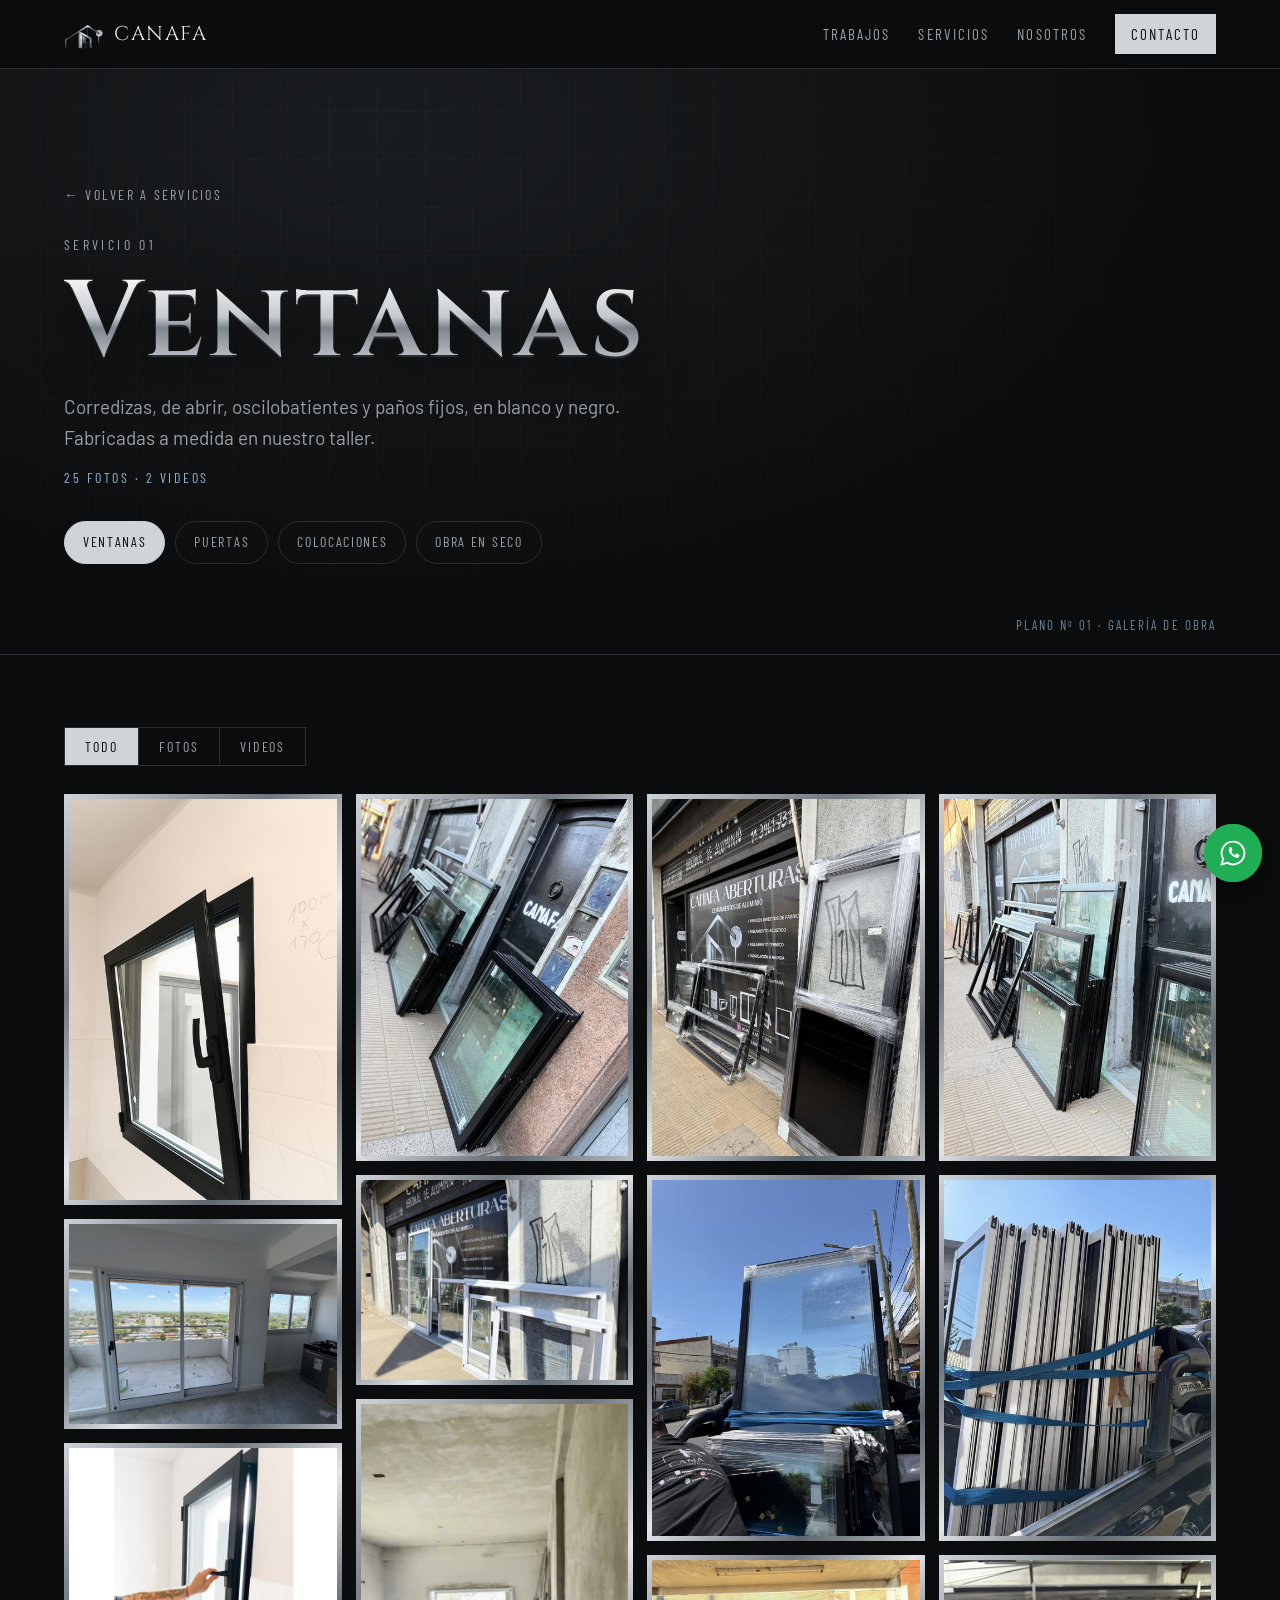
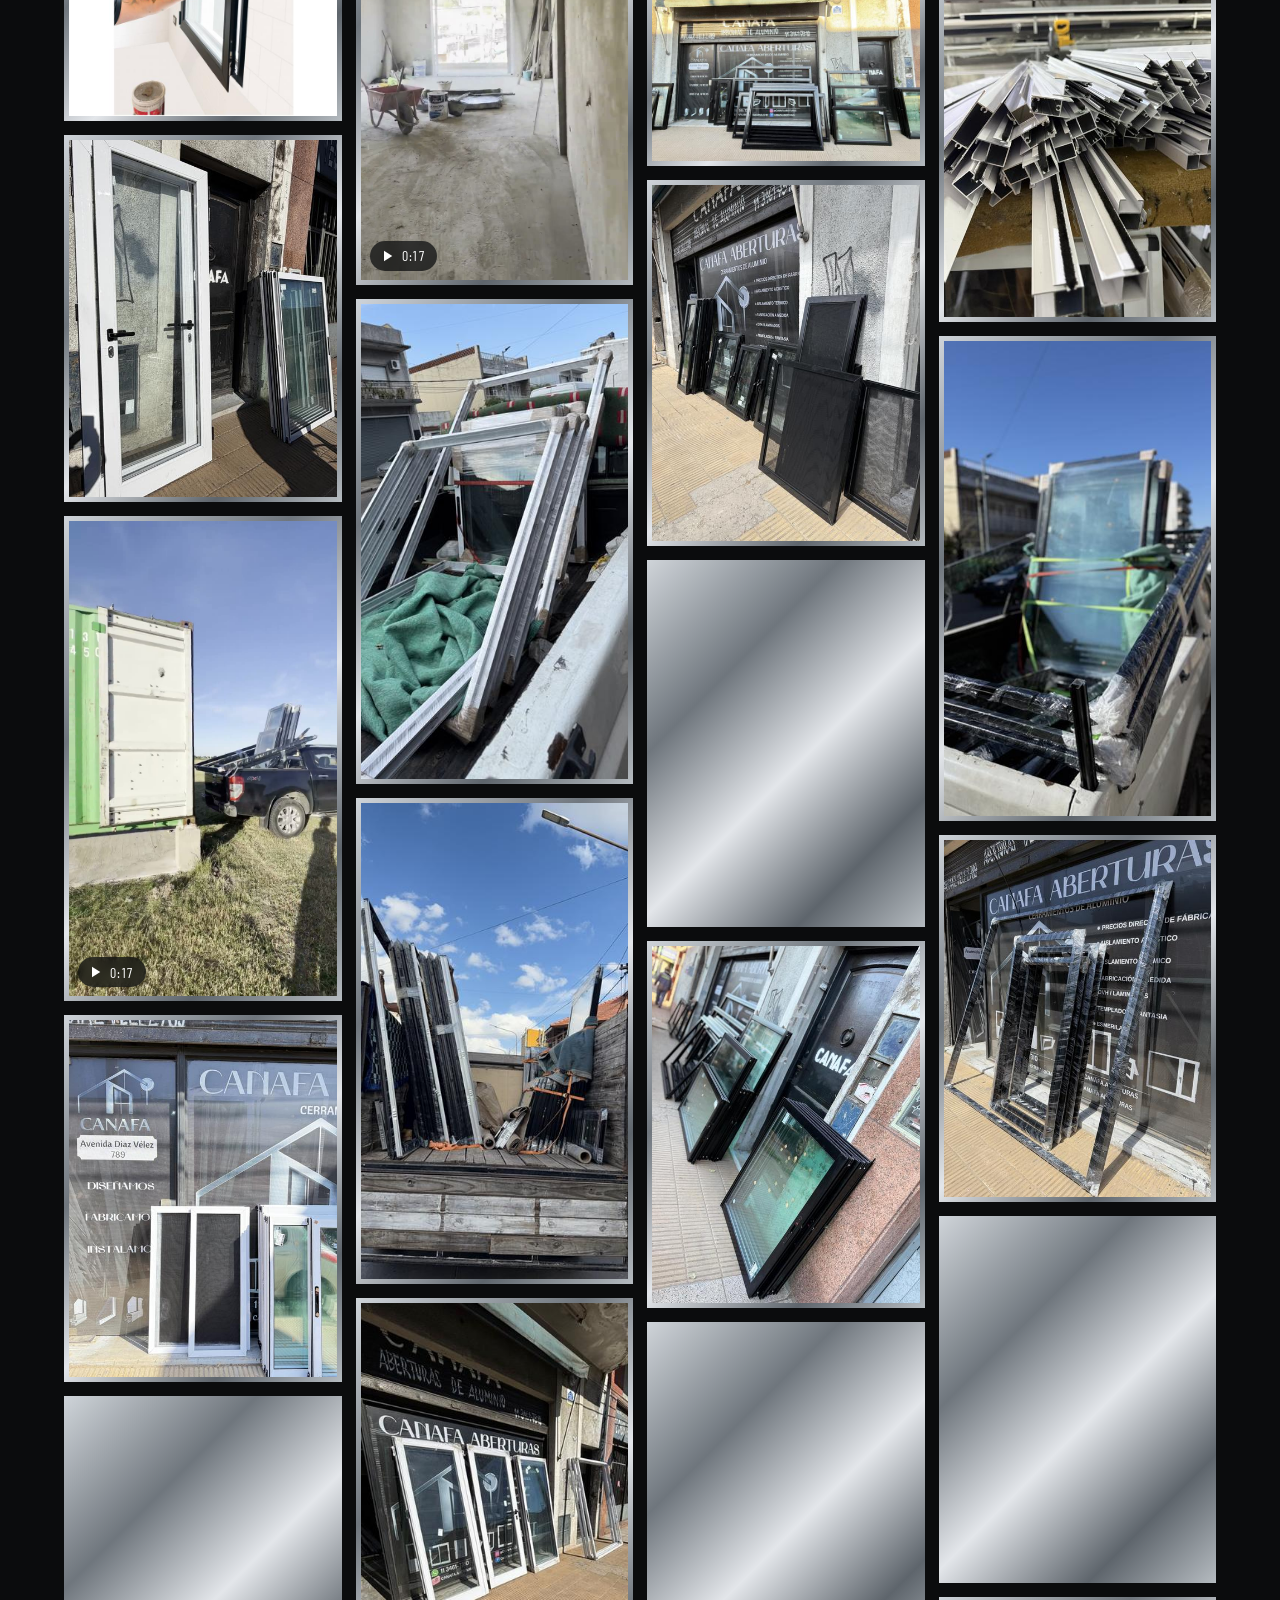
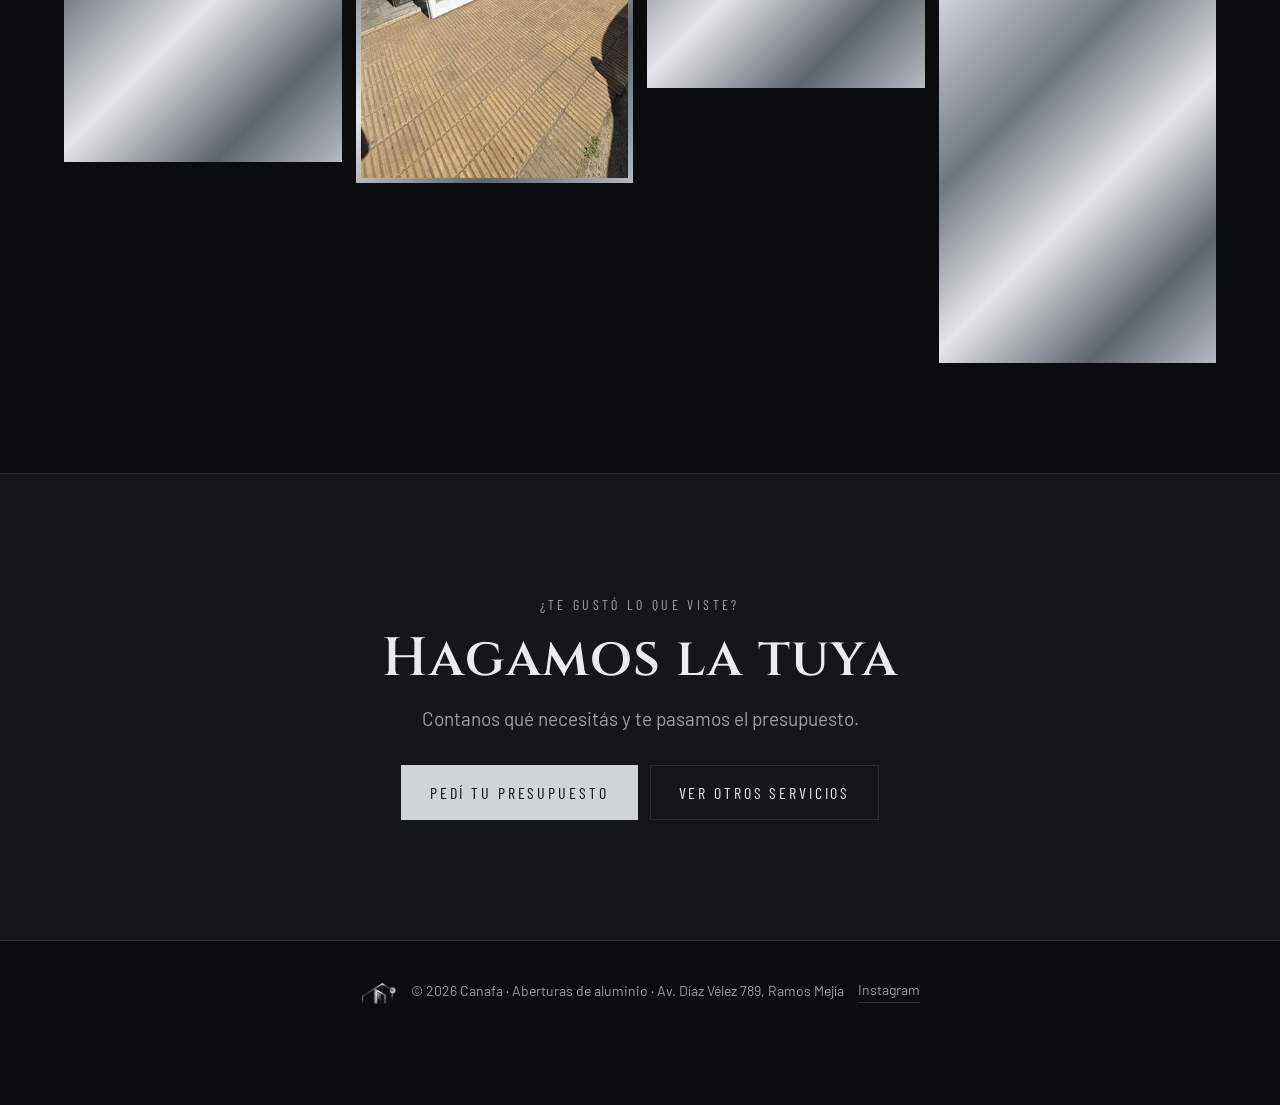
==== commit bd7d496b: "Datos de contacto reales, sin mamparas y ajustes de responsive - Contacto: email, local en Av. Díaz " ====
--- a/servicio.html
+++ b/servicio.html
@@ -69,7 +69,8 @@
 
   <footer class="footer">
     <img src="img/logo.png" alt="" width="36" height="36">
-    <p>© <span id="year"></span> Canafa · Aberturas de aluminio</p>
+    <p>© <span id="year"></span> Canafa · Aberturas de aluminio · Av. Díaz Vélez 789, Ramos Mejía</p>
+    <a class="footer__ig" href="https://www.instagram.com/canafa.aberturas/" target="_blank" rel="noopener">Instagram</a>
   </footer>
 
   <!-- visor a pantalla completa -->
--- a/styles.css
+++ b/styles.css
@@ -219,7 +219,7 @@
 .visually-hidden { position: absolute; width: 1px; height: 1px; overflow: hidden; clip: rect(0 0 0 0); white-space: nowrap; }
 
 /* ---------- SECCIONES ---------- */
-.section { padding: clamp(80px, 12vw, 140px) var(--gutter); }
+.section { padding: clamp(80px, 12vw, 140px) max(var(--gutter), calc(50% - 560px)); }
 .section__head { max-width: 680px; margin-bottom: 56px; }
 .eyebrow {
   font-family: var(--cond); text-transform: uppercase; letter-spacing: .24em; font-size: 14px;
@@ -231,7 +231,7 @@
 .reveal.is-in { opacity: 1; transform: none; }
 
 /* ---------- ANTES / DESPUÉS ---------- */
-.works__grid { display: grid; gap: clamp(28px, 4vw, 56px); grid-template-columns: repeat(2, 1fr); max-width: 1100px; margin: 0 auto; }
+.works__grid { display: grid; gap: clamp(28px, 4vw, 56px); grid-template-columns: repeat(2, 1fr); }
 @media (max-width: 680px) { .works__grid { grid-template-columns: 1fr; } }
 .work { margin: 0; }
 .ba {
@@ -280,7 +280,7 @@
 /* ---------- SERVICIOS: ventanas que se abren ---------- */
 .services { background: var(--bg-2); }
 .sashes {
-  list-style: none; margin: 0 auto; padding: 0; max-width: 1040px;
+  list-style: none; margin: 0; padding: 0;
   display: grid; grid-template-columns: repeat(2, 1fr); gap: clamp(18px, 2.5vw, 32px);
 }
 @media (max-width: 560px) { .sashes { grid-template-columns: 1fr; } }
@@ -350,7 +350,7 @@
   box-shadow: inset 0 0 0 8px #a7aeb5, inset 0 0 0 9px #4c5258, inset 0 0 0 10px rgba(255,255,255,.25);
   display: grid; grid-template-rows: auto 1fr auto; padding: 20px 24px;
 }
-.sash__num { font-family: var(--serif); font-size: 15px; color: #c9d3dc; }
+.sash__num { font-family: var(--serif); font-size: 15px; color: #fff; text-shadow: 0 1px 6px rgba(0,0,0,.9); }
 .sash__icon { width: auto; height: 62%; justify-self: center; align-self: center; fill: none; stroke: #dfe5ea; stroke-width: 1.6; stroke-linejoin: round; opacity: .9; }
 .sash__title { font-family: var(--cond); font-weight: 500; text-transform: uppercase; letter-spacing: .12em; font-size: clamp(20px, 2vw, 26px); }
 .sash__handle {
@@ -388,6 +388,7 @@
 .about { display: grid; grid-template-columns: 1fr 1.2fr; gap: clamp(40px, 7vw, 100px); align-items: center; }
 @media (max-width: 820px) { .about { grid-template-columns: 1fr; } }
 .about__photo { margin: 0; }
+@media (max-width: 820px) { .about__photo { max-width: 460px; } }
 .frame {
   aspect-ratio: 4 / 5; padding: 14px; position: relative;
   background: linear-gradient(135deg, #e3e6e9 0%, #7f868d 28%, #eef0f2 52%, #686f76 78%, #c7ccd1 100%);
@@ -444,8 +445,14 @@
 
 .config input[type="radio"], .config input[type="checkbox"] { position: absolute; opacity: 0; width: 1px; height: 1px; }
 
-.types { display: grid; grid-template-columns: repeat(3, 1fr); gap: 12px; }
-@media (max-width: 480px) { .types { grid-template-columns: repeat(2, 1fr); } }
+.types { display: grid; grid-template-columns: repeat(6, 1fr); gap: 12px; }
+.type { grid-column: span 2; }
+.type:nth-child(n+4) { grid-column: span 3; }
+@media (max-width: 480px) {
+  .types { grid-template-columns: repeat(2, 1fr); }
+  .type, .type:nth-child(n+4) { grid-column: auto; }
+  .type:last-child { grid-column: 1 / -1; }
+}
 .type span {
   display: grid; justify-items: center; gap: 12px; padding: 22px 8px 18px; cursor: pointer;
   border: 1px solid var(--line); color: var(--muted); transition: border-color .2s, color .2s, background .2s, transform .2s;
@@ -522,7 +529,10 @@
 .pv-glass { fill: rgba(143,176,204,.16); stroke: rgba(143,176,204,.35); stroke-width: 1; }
 .pv-arrow { stroke: #8fb0cc; stroke-width: 1.5; fill: none; }
 
-.contact__info { list-style: none; margin: 40px 0 0; padding: 0; display: grid; grid-template-columns: repeat(auto-fit, minmax(200px, 1fr)); gap: 0 32px; }
+.contact__info { list-style: none; margin: 40px 0 0; padding: 0; display: grid; grid-template-columns: repeat(4, 1fr); gap: 0 32px; }
+@media (max-width: 1000px) { .contact__info { grid-template-columns: repeat(2, 1fr); } }
+@media (max-width: 560px) { .contact__info { grid-template-columns: 1fr; } }
+.contact__info a { overflow-wrap: anywhere; }
 .contact__info li { padding: 18px 0; border-bottom: 1px solid var(--line); }
 .contact__info span { display: block; font-family: var(--cond); text-transform: uppercase; letter-spacing: .2em; font-size: 13px; color: var(--muted); }
 .contact__info a { text-decoration: none; border-bottom: 1px solid var(--line); }
@@ -533,7 +543,10 @@
   display: flex; align-items: center; gap: 14px; justify-content: center;
   padding: 32px var(--gutter); border-top: 1px solid var(--line); color: var(--muted); font-size: 14px;
 }
+.footer { flex-wrap: wrap; text-align: center; }
 .footer p { margin: 0; }
+.footer__ig { color: var(--muted); text-decoration: none; border-bottom: 1px solid var(--line); }
+.footer__ig:hover { color: var(--text); border-color: var(--text); }
 
 /* ---------- GALERÍA DE UN SERVICIO (servicio.html) ---------- */
 .g-hero {
@@ -543,7 +556,7 @@
   border-bottom: 1px solid var(--line);
 }
 .g-hero__grid { opacity: .5; -webkit-mask-image: radial-gradient(ellipse at 30% 40%, #000 25%, transparent 75%); mask-image: radial-gradient(ellipse at 30% 40%, #000 25%, transparent 75%); }
-.g-hero__inner { position: relative; max-width: 760px; }
+.g-hero__inner { position: relative; }
 .g-back {
   display: inline-block; margin-bottom: 28px; text-decoration: none; color: var(--muted);
   font-family: var(--cond); text-transform: uppercase; letter-spacing: .16em; font-size: 14px;
@@ -551,7 +564,7 @@
 .g-back:hover { color: var(--text); }
 .g-title {
   font-family: var(--serif); font-weight: 600; line-height: 1; letter-spacing: .03em;
-  font-size: clamp(48px, 9vw, 112px);
+  font-size: clamp(30px, 8.4vw, 112px); overflow-wrap: anywhere;
   background: var(--steel); -webkit-background-clip: text; background-clip: text; color: transparent;
   filter: drop-shadow(0 2px 0 #2b2e31) drop-shadow(0 10px 24px rgba(0,0,0,.6));
   animation: rise .8s cubic-bezier(.2,.8,.2,1) both;
